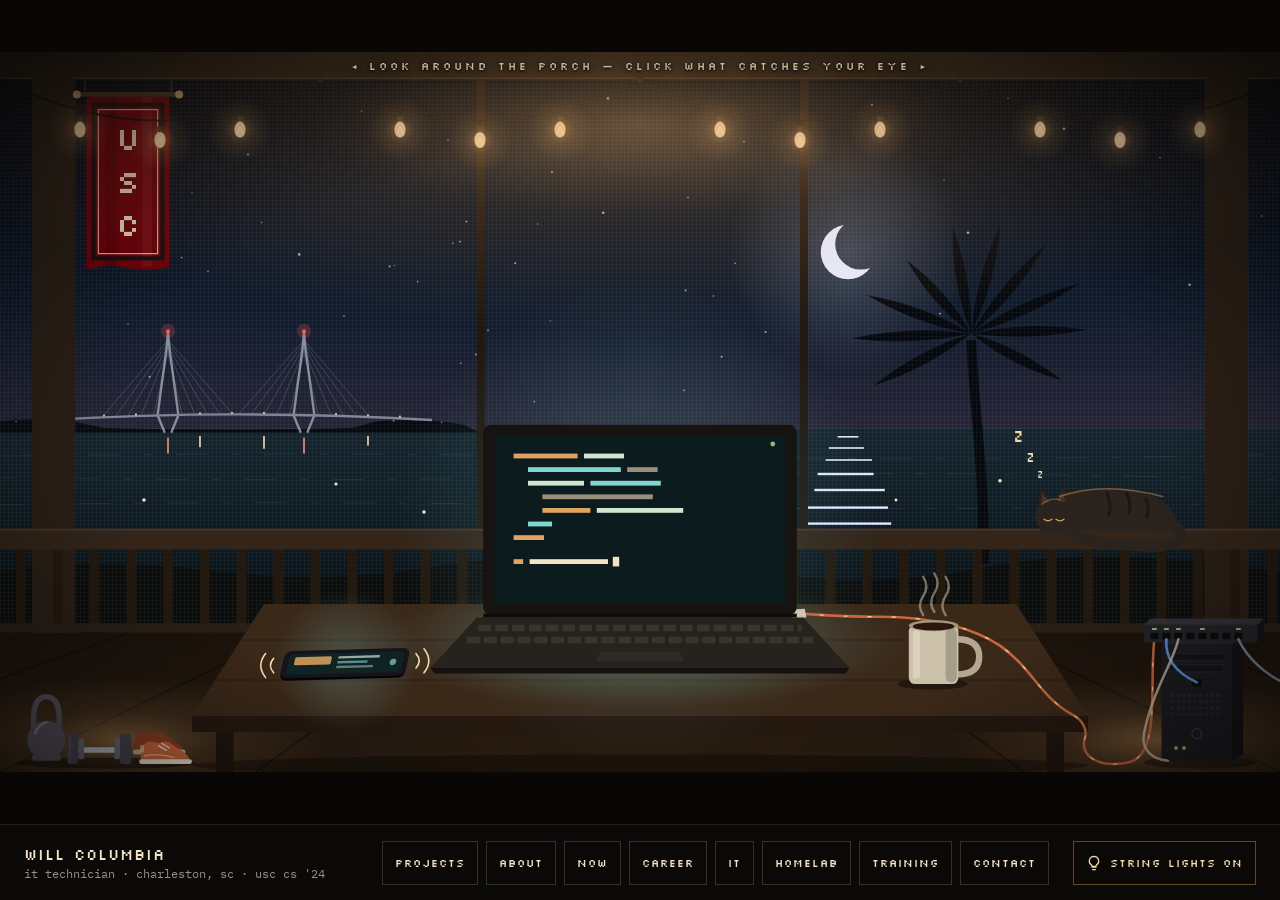
==== index.html @ baa7fa20 "Close panels on outside click and link the homelab status page Co-Authored-By: Claude Opus 5.5 <nore" ====
<!doctype html>
<html lang="en">
<head>
<meta charset="utf-8">
<meta name="viewport" content="width=device-width, initial-scale=1">
<title>Will Columbia — on the porch</title>
<meta name="description" content="Will Columbia — IT Technician in Charleston, SC and University of South Carolina Computer Science grad. IT experience, projects and contact, from a screened-in porch over the ocean.">
<meta property="og:title" content="Will Columbia — on the porch">
<meta property="og:description" content="IT technician · Charleston, SC · USC CS '24.">
<meta property="og:url" content="https://www.willcolumbia.me/">
<meta name="theme-color" content="#080706">
<link rel="icon" href="data:image/svg+xml,%3Csvg xmlns='http://www.w3.org/2000/svg' viewBox='0 0 32 32'%3E%3Crect width='32' height='32' rx='6' fill='%23080706'/%3E%3Cellipse cx='16' cy='17' rx='7' ry='9' fill='%23ffd9a3'/%3E%3Crect x='13' y='5' width='6' height='5' fill='%23e0a45e'/%3E%3C/svg%3E">
<link rel="preconnect" href="https://fonts.googleapis.com">
<link rel="preconnect" href="https://fonts.gstatic.com" crossorigin>
<link href="https://fonts.googleapis.com/css2?family=Silkscreen:wght@400;700&family=IBM+Plex+Mono:ital,wght@0,400;0,500;1,400&display=swap" rel="stylesheet">
<!-- Google tag (gtag.js) -->
<script async src="https://www.googletagmanager.com/gtag/js?id=G-KF12NL5LZW"></script>
<script src="js/analytics.js?v=3"></script>
<link rel="stylesheet" href="css/style.css?v=3">
</head>
<body>
<div class="page">
<main class="stage" id="stage">
<div class="scene">
<!-- the porch artwork lives in scene/porch.svg; js/main.js drops it in here -->

<button class="hs" type="button" data-open="projects" aria-label="Open the laptop: projects" style="left:33.6%;top:51.8%;width:32.8%;height:34.6%"><span class="hs-label below">Projects</span></button>
<button class="hs" type="button" data-open="contact" aria-label="Pick up the phone: contact" style="left:21.2%;top:81.7%;width:11.7%;height:6.7%"><span class="hs-label below">Contact</span></button>
<a class="hs" href="https://github.com/willcolumbia" target="_blank" rel="noopener" aria-label="Sleeping cat: open my GitHub" style="left:80.6%;top:59.5%;width:12.3%;height:9.6%"><span class="hs-label below">GitHub ↗</span></a>
<button class="hs" type="button" data-open="about" aria-label="Look at the USC flag: about me" style="left:5.8%;top:5.2%;width:8.4%;height:25.8%"><span class="hs-label below">About me</span></button>
<button class="hs" type="button" data-open="career" aria-label="Look at the Ravenel Bridge: career path" style="left:7.5%;top:37.8%;width:22.2%;height:15.6%"><span class="hs-label below">Career path</span></button>
<button class="hs" type="button" data-open="it" aria-label="Check the network switch: IT experience" style="left:89.1%;top:78.2%;width:9.8%;height:4.2%"><span class="hs-label above-right">IT experience</span></button>
<button class="hs" type="button" data-open="homelab" aria-label="Check the home server: homelab" style="left:90.5%;top:82.4%;width:6.9%;height:16.4%"><span class="hs-label left">Homelab</span></button>
<button class="hs" type="button" data-open="now" aria-label="Grab the coffee: what I'm working on now" style="left:70.6%;top:72.5%;width:6.5%;height:15.6%"><span class="hs-label below">Now</span></button>
<button class="hs" type="button" data-open="training" aria-label="Look at the weights and running shoes: training" style="left:1.9%;top:88.9%;width:13.3%;height:10.3%"><span class="hs-label above-left">Training</span></button>

<div class="hint" id="hint">◂  LOOK AROUND THE PORCH — CLICK WHAT CATCHES YOUR EYE  ▸</div>
</div>

<section class="welcome" id="welcome" aria-labelledby="welcome-title">
<div class="welcome-inner">
<div class="welcome-intro">
<div class="prompt"><span class="dollar">$</span> whoami</div>
<h1 class="title" id="welcome-title">Hey, I'm Will. Thanks for stopping by.</h1>
<p>Everything on the porch is clickable. Hover over the scene (or tap on a phone) to find my projects, background and how to reach me, or jump straight in from the list.</p>
<span class="meta">IT Technician I at Wild Dunes Resort · B.S. Computer Science, University of South Carolina</span>
</div>
<div class="legend" aria-label="What's on the porch">
<button type="button" class="row" data-open="projects"><span class="obj">Projects</span></button>
<button type="button" class="row" data-open="contact"><span class="obj">Contact</span></button>
<button type="button" class="row" data-open="about"><span class="obj">About me</span></button>
<button type="button" class="row" data-open="career"><span class="obj">Career path</span></button>
<button type="button" class="row" data-open="now"><span class="obj">Now</span></button>
<button type="button" class="row" data-open="it"><span class="obj">IT experience</span></button>
<button type="button" class="row" data-open="homelab"><span class="obj">Homelab</span></button>
<button type="button" class="row" data-open="training"><span class="obj">Training</span></button>
<a class="row" href="https://github.com/willcolumbia" target="_blank" rel="noopener"><span class="obj">GitHub ↗</span></a>
</div>
</div>
</section>

<section class="panel" id="panel" aria-labelledby="panel-path" tabindex="-1" hidden>
<div class="panel-bar">
<span class="panel-path" id="panel-path"></span>
<div class="panel-actions">
<button type="button" class="btn ghost" id="panel-back" hidden>cd ..</button>
<button type="button" class="btn ghost" id="panel-close" aria-label="Back to the porch">Porch<svg width="14" height="14" viewBox="0 0 24 24" fill="none" stroke="currentColor" stroke-width="2" stroke-linecap="round" aria-hidden="true"><path d="M6 6l12 12M18 6L6 18"/></svg></button>
</div>
</div>
<div class="panel-body">

<div class="view" data-view="projects" data-path="~/desk/laptop" hidden>
<div class="prompt"><span class="dollar">$</span> ls -la ~/projects</div>
<div class="stack">
<button type="button" class="row" data-open="projects/chess-teacher"><span class="perm">drwxr-xr-x  chess-teacher/</span><span class="name">Chess Teacher</span><span class="val">Python · Flask · Stockfish</span></button>
<button type="button" class="row" data-open="projects/pitstop-pro"><span class="perm">drwxr-xr-x  pitstop-pro/</span><span class="name">PitStop Pro</span><span class="val">Django · capstone · team of four</span></button>
<button type="button" class="row" data-open="projects/peg-solver"><span class="perm">drwxr-xr-x  peg-solver/</span><span class="name">Peg Solitaire Solver</span><span class="val">Python · personal</span></button>
<button type="button" class="row" data-open="projects/flight-booking"><span class="perm">drwxr-xr-x  flight-booking/</span><span class="name">Flight Booking System</span><span class="val">Java · JSON · team</span></button>
</div>
<div class="comment">These are projects that I have worked on either in my own time, or done for school.</div>
<div class="stack"><span class="h4">stack/backend/</span><div class="tags"><span class="tag teal">C++</span><span class="tag teal">Python</span><span class="tag teal">Java</span><span class="tag teal">Node.js</span><span class="tag teal">Django</span></div></div>
<div class="stack"><span class="h4">stack/frontend/</span><div class="tags"><span class="tag amber">HTML</span><span class="tag amber">CSS</span><span class="tag amber">JavaScript</span><span class="tag amber">React</span></div></div>
</div>

<div class="view" data-view="projects/pitstop-pro" data-path="~/desk/laptop/pitstop-pro" hidden>
<div class="prompt"><span class="dollar">$</span> vim pitstop-pro.md</div>
<h2 class="title">PitStop Pro</h2>
<div class="subtle">Django · capstone · team of four</div>
<p>A web app for running a mechanic shop: inventory, invoices, revenue and employee payroll in one place. Built as my capstone with three classmates.</p>
<div class="tags"><a class="btn" href="https://capstone-deployment-production.up.railway.app/home/" target="_blank" rel="noopener">Web app ↗</a><a class="btn" href="https://github.com/willcolumbia/School-Home-Projects/tree/main/PitStopPro" target="_blank" rel="noopener">Repo ↗</a></div>
</div>

<div class="view" data-view="projects/peg-solver" data-path="~/desk/laptop/peg-solver" hidden>
<div class="prompt"><span class="dollar">$</span> vim peg-solver.md</div>
<h2 class="title">Peg Solitaire Solver</h2>
<div class="subtle">Python · personal</div>
<p>Give it a board size and the empty starting hole, and it lays out a step-by-step solution to the Cracker Barrel peg game.</p>
<div class="tags"><a class="btn" href="https://youtu.be/K5gNXodxMRM" target="_blank" rel="noopener">Demo video ↗</a><a class="btn" href="https://github.com/willcolumbia/School-Home-Projects/tree/main/PegSolver" target="_blank" rel="noopener">Repo ↗</a></div>
</div>

<div class="view" data-view="projects/flight-booking" data-path="~/desk/laptop/flight-booking" hidden>
<div class="prompt"><span class="dollar">$</span> vim flight-booking.md</div>
<h2 class="title">Flight Booking System</h2>
<div class="subtle">Java · JSON · team</div>
<p>A collaborative travel app for booking flights, taxis, rental cars and hotels, with filtering on every search.</p>
<div class="tags"><a class="btn" href="https://github.com/epadams/247project" target="_blank" rel="noopener">Repo ↗</a></div>
</div>

<div class="view" data-view="projects/chess-teacher" data-path="~/desk/laptop/chess-teacher" hidden>
<div class="prompt"><span class="dollar">$</span> vim chess-teacher.md</div>
<h2 class="title">Chess Teacher</h2>
<div class="subtle">Python · Flask · Stockfish</div>
<p>Paste a finished game and get a move-by-move review: where it went wrong, what to play instead, and why. Also play Stockfish from 400 to 3000 Elo, or learn openings with a coach. Self-hosted in Docker on my home server.</p>
<div class="tags"><a class="btn" href="https://chess.willcolumbia.me" target="_blank" rel="noopener">Website ↗</a><a class="btn" href="https://github.com/willcolumbia/chess-teacher" target="_blank" rel="noopener">Repo ↗</a></div>
</div>

<div class="view" data-view="about" data-path="~/porch/usc-flag" hidden>
<div class="prompt"><span class="dollar">$</span> cat about.md</div>
<h2 class="title">William Columbia</h2>
<p>I am a Computer Science graduate from the University of South Carolina, now an IT Technician at Wild Dunes Resort in Charleston: networks, firewalls, Windows and Linux.</p>
<p>I still write code on the side. Backend by habit (C++, Python, Java, Node.js, Django) and working my way toward full stack.</p>
<p>Outside of work, I enjoy working out, going to Gamecock Football games and playing golf.</p>
<div class="kv">
<span class="k">role</span><span>IT Technician I · Wild Dunes Resort</span>
<span class="k">degree</span><span>B.S. Computer Science · USC, 2024</span>
<span class="k">gpa</span><span>3.30</span>
<span class="k">based</span><span>Charleston, SC</span>
</div>
</div>

<div class="view" data-view="now" data-path="~/desk/coffee" hidden>
<div class="prompt"><span class="dollar">$</span> cat now.md</div>
<div class="comment"># what's brewing · updated Nov 2026</div>
<div class="entry">
<span class="when">working</span>
<span class="role">IT Technician I</span>
<span class="where">Wild Dunes Resort · Charleston, SC</span>
<span class="pt">› Keeping the resort's networks, firewalls and guest-facing systems up</span>
</div>
<div class="entry">
<span class="when">building</span>
<span class="role">Chess Teacher</span>
<span class="where">Python · Flask · Stockfish</span>
<span class="pt">› Analyze previous games, learn standard openings, play/learn against stockfish engine</span>
<span class="pt">› Live in Docker on my home server</span>
</div>
<div class="entry">
<span class="when">running</span>
<span class="role">The homelab</span>
<span class="where">13 containers and counting</span>
<span class="pt">› Self-hosting my apps, my own cloud storage and the monitoring behind them</span>
</div>
<div class="entry">
<span class="when">training</span>
<span class="role">Kiawah Island Half Marathon</span>
<span class="where">13.1 mi · December 2026</span>
<span class="pt">› Lifting and logging miles in my free time</span>
</div>
<button type="button" class="row inline" data-open="homelab"><span class="lbl">Tour the homelab</span><span class="val">cd ~/porch/server ›</span></button>
</div>

<div class="view" data-view="training" data-path="~/porch/floorboards" hidden>
<div class="prompt"><span class="dollar">$</span> cat training.log</div>
<div class="comment"># off the clock: weights, miles and an early alarm</div>
<p>Most of my free time goes to working out. I lift, I run, and I like having a race on the calendar to train toward.</p>
<div class="entry">
<span class="when">race day · December 2026</span>
<span class="role">Kiawah Island Half Marathon</span>
<span class="where">13.1 mi · Kiawah Island, SC</span>
<span class="pt">› In training now, building toward race day</span>
</div>
<div class="stack"><span class="h4">off-the-clock/</span><div class="tags"><span class="tag amber">Weightlifting</span><span class="tag amber">Running</span><span class="tag amber">Half marathon</span></div></div>
</div>

<div class="view" data-view="homelab" data-path="~/porch/server" hidden>
<div class="prompt"><span class="dollar">$</span> ssh homelab</div>
<div class="comment"># the box on the porch floor, up 24/7</div>
<p>A small home server I built and run myself. It hosts my projects on the public internet and my own private cloud, all in Docker.</p>
<div class="kv">
<span class="k">hardware</span><span>Custom-built small server</span>
<span class="k">os</span><span>Ubuntu Server</span>
<span class="k">runs</span><span>13 Docker containers</span>
</div>
<div class="stack"><span class="h4">self-hosted/</span><div class="tags"><span class="tag amber">Chess Teacher</span><span class="tag amber">Private cloud storage</span></div></div>
<div class="stack"><span class="h4">network/</span><div class="tags"><span class="tag green">Secure tunnels</span><span class="tag green">Zero-trust remote access</span><span class="tag green">Reverse proxy</span></div></div>
<div class="stack"><span class="h4">platform/</span><div class="tags"><span class="tag teal">Docker Compose</span><span class="tag teal">SQL databases</span><span class="tag teal">Monitoring &amp; metrics</span></div></div>
<a class="row inline" href="https://status.willcolumbia.me" target="_blank" rel="noopener"><span class="lbl">Live server status</span><span class="val">status.willcolumbia.me ↗</span></a>
<button type="button" class="row inline" data-open="projects/chess-teacher"><span class="lbl">See what it serves</span><span class="val">Chess Teacher ›</span></button>
</div>

<div class="view" data-view="career" data-path="~/horizon/ravenel-bridge" hidden>
<div class="prompt"><span class="dollar">$</span> git log ~/career</div>
<div class="comment"># every job that got me across, newest first</div>
<div class="stack">
<div class="entry">
<span class="when">Apr 2026 – present</span>
<span class="role">IT Technician I</span>
<span class="where">Wild Dunes Resort · Isle of Palms, SC</span>
<span class="pt">› Networks, firewalls, access control and troubleshooting across the resort's systems</span>
</div>
<div class="entry">
<span class="when">Feb 2026 – Apr 2026</span>
<span class="role">Technology Consultant</span>
<span class="where">Levifi · Charleston, SC</span>
</div>
<div class="entry">
<span class="when">Jul 2025 – Jan 2026</span>
<span class="role">Sales Business Development</span>
<span class="where">Trident · Charleston, SC</span>
</div>
<div class="entry">
<span class="when">Nov 2024 – Jul 2025</span>
<span class="role">Account Manager</span>
<span class="where">Plus Inc · Greenville, SC</span>
<span class="pt">› Sourced and closed hardware and SaaS deals averaging $252K a year</span>
</div>
<div class="entry">
<span class="when">2024 – 2025</span>
<span class="role">Assistant Head Coach</span>
<span class="where">Riverside High School · Greer, SC</span>
<span class="pt">› Helped the team win its 5th straight 5A state championship</span>
</div>
<div class="entry">
<span class="when">May 2024 – Nov 2024</span>
<span class="role">Support Services Specialist</span>
<span class="where">Topgolf · Greenville, SC · part-time</span>
</div>
<div class="entry">
<span class="when">Aug 2020 – May 2024</span>
<span class="role">B.S. Computer Science</span>
<span class="where">University of South Carolina · Columbia, SC</span>
</div>
<div class="entry">
<span class="when">Nov 2022 – May 2024</span>
<span class="role">Teacher Assistant</span>
<span class="where">University of South Carolina · Columbia, SC · part-time</span>
<span class="pt">› Helped students learn HTML, CSS, JavaScript and Python</span>
<span class="pt">› Department pass rates up 20%</span>
</div>
<div class="entry">
<span class="when">May 2023 – Aug 2023</span>
<span class="role">Landscaper</span>
<span class="where">Reedy River Landscaping · Greenville, SC</span>
<span class="pt">› Ran the crew while the project manager was out; projects finished 15% faster</span>
</div>
<div class="entry">
<span class="when">Nov 2018 – May 2023</span>
<span class="role">Manager</span>
<span class="where">Greer Event Rentals · Greer, SC · part-time</span>
<span class="pt">› Led a team planning and running events, with 100% client satisfaction</span>
</div>
</div>
<button type="button" class="row inline" data-open="it"><span class="lbl">More on the IT work</span><span class="val">cd ~/porch/switch ›</span></button>
</div>

<div class="view" data-view="it" data-path="~/porch/switch" hidden>
<div class="prompt"><span class="dollar">$</span> tail ~/work/it-experience.log</div>
<div class="comment"># switch is blinking: here's what I keep running at work</div>
<div class="entry">
<span class="when">now</span>
<span class="role">IT Technician I</span>
<span class="where">Wild Dunes Resort · Charleston, SC</span>
<span class="pt">› Endpoint protection, firewall configuration and access-control policies across multi-site networks</span>
<span class="pt">› Mapped and documented existing IT workflows to find inefficiencies and cut operational overhead</span>
<span class="pt">› Structured troubleshooting across networking, Windows and Linux to keep guest-facing and admin systems up</span>
</div>
<div class="stack"><span class="h4">skills/</span><div class="tags"><span class="tag green">Network administration</span><span class="tag green">Network documentation</span><span class="tag green">PCI-DSS compliance</span><span class="tag green">Firewalls &amp; access control</span><span class="tag green">Endpoint protection</span><span class="tag green">Windows</span><span class="tag green">Linux</span><span class="tag green">Scripting</span></div></div>
</div>

<div class="view" data-view="contact" data-path="~/desk/phone" hidden>
<div class="prompt"><span class="dollar">$</span> cat contacts.vcf</div>
<p>Give me a ring</p>
<div class="stack">
<a class="row inline" href="mailto:willcolumbia01@gmail.com"><span class="lbl">Email</span><span class="val">willcolumbia01@gmail.com</span></a>
<a class="row inline" href="https://linkedin.com/in/williamcolumbia" target="_blank" rel="noopener"><span class="lbl">LinkedIn</span><span class="val">in/williamcolumbia ↗</span></a>
<a class="row inline" href="https://github.com/willcolumbia" target="_blank" rel="noopener"><span class="lbl">GitHub</span><span class="val">willcolumbia ↗</span></a>
<a class="row inline" href="media/pdf/William_Columbia_Resume.pdf" target="_blank" rel="noopener"><span class="lbl">Resume</span><span class="val">PDF ↗</span></a>
</div>
</div>

</div>
</section>
</main>

<footer class="bar">
<div class="who"><span class="name">Will Columbia</span><span class="meta">it technician · charleston, sc · usc cs '24</span></div>
<nav aria-label="Sections">
<button type="button" class="btn" data-open="projects">Projects</button>
<button type="button" class="btn" data-open="about">About</button>
<button type="button" class="btn" data-open="now">Now</button>
<button type="button" class="btn" data-open="career">Career</button>
<button type="button" class="btn" data-open="it">IT</button>
<button type="button" class="btn" data-open="homelab">Homelab</button>
<button type="button" class="btn" data-open="training">Training</button>
<button type="button" class="btn" data-open="contact">Contact</button>
</nav>
<button type="button" class="btn lights" id="lights" aria-pressed="true"><svg width="16" height="16" viewBox="0 0 24 24" fill="none" stroke="currentColor" stroke-width="2" stroke-linecap="round" stroke-linejoin="round" aria-hidden="true"><path d="M9 18h6M10 22h4M12 2a7 7 0 0 0-4 12.7c.6.5 1 1.3 1 2.3h6c0-1 .4-1.8 1-2.3A7 7 0 0 0 12 2z"/></svg><span id="lights-label">String lights on</span></button>
</footer>
</div>

<script src="js/main.js?v=3"></script>
</body>
</html>
---- css/style.css ----
:root{
  --bg:#080706; --ink:#f2e3c4; --ink-warm:#f2d9a8; --muted:#9a8f7c; --muted-2:#b7aa92;
  --accent:#e0a45e; --link:#d9a05b; --link-hover:#f0c78a; --line:rgba(236,226,198,.14);
  --pixel:'Silkscreen', monospace; --mono:'IBM Plex Mono', ui-monospace, monospace;
}
*{box-sizing:border-box}
html,body{margin:0;background:var(--bg)}
body{color:var(--ink);font-family:var(--mono)}
a{color:var(--link)}a:hover{color:var(--link-hover)}
[hidden]{display:none!important}

.page{min-height:100vh;min-height:100dvh;display:flex;flex-direction:column}
.stage{flex:1 1 auto;min-height:0;position:relative;overflow:hidden;display:flex;flex-direction:column;align-items:center;justify-content:center}
.stage.has-welcome{justify-content:flex-start}
.scene{position:relative;width:min(100%, calc((100vh - 76px) * 1.7778));width:min(100%, calc((100dvh - 76px) * 1.7778));aspect-ratio:16/9}
.scene>svg{position:absolute;inset:0;width:100%;height:100%;display:block}

/* scene motion */
.steam{animation:steam 3.4s ease-in-out infinite}
.beacon{animation:beacon 2.4s steps(1,end) infinite}
.shimmer{animation:shimmer 3.2s ease-in-out infinite}
.firefly{animation:firefly 5s ease-in-out infinite}
.breathe{transform-box:fill-box;transform-origin:50% 100%;animation:breathe 4.5s ease-in-out infinite}
.zz{animation:zz 4.5s ease-in-out infinite}
.led{animation:led 1.6s steps(1,end) infinite}
.flow{stroke-dasharray:4 26;animation:flow 1.4s linear infinite}
.sway{transform-box:fill-box;transform-origin:50% 0;animation:sway 7s ease-in-out infinite}
.buzz{animation:buzz 2.6s ease-out infinite}
.screenglow{animation:flicker 4s steps(2,end) infinite}
.cursor{animation:blink 1.1s steps(1,end) infinite}
.lantern{animation:lanternFlick 3.6s ease-in-out infinite}
@keyframes flow{to{stroke-dashoffset:-30}}
@keyframes led{0%{opacity:1}30%{opacity:.2}45%{opacity:1}70%{opacity:.35}80%{opacity:1}}
@keyframes sway{0%,100%{transform:rotate(-.6deg)}50%{transform:rotate(.6deg)}}
@keyframes steam{0%{opacity:0;transform:translateY(4px)}40%{opacity:1}100%{opacity:0;transform:translateY(-12px)}}
@keyframes beacon{0%{opacity:1}50%{opacity:.15}}
@keyframes shimmer{0%,100%{opacity:.18}50%{opacity:.5}}
@keyframes firefly{0%,100%{opacity:0;transform:translate(0,0)}40%{opacity:1}60%{opacity:.9;transform:translate(6px,-10px)}}
@keyframes breathe{0%,100%{transform:scaleY(1)}50%{transform:scaleY(1.05)}}
@keyframes zz{0%{opacity:0;transform:translateY(6px)}30%{opacity:.85}100%{opacity:0;transform:translateY(-12px)}}
@keyframes buzz{0%,60%,100%{opacity:0}10%,40%{opacity:.8}}
@keyframes flicker{0%,100%{opacity:.9}50%{opacity:1}}
@keyframes blink{50%{opacity:0}}
@keyframes lanternFlick{0%,100%{opacity:.95}45%{opacity:.82}55%{opacity:1}}

/* string lights toggle */
.glow{transition:opacity .5s ease}
.dim{opacity:0;transition:opacity .5s ease}
body.lights-off .glow{opacity:.12}
body.lights-off .dim{opacity:.32}

/* hotspots: invisible until hovered, then a slight box */
.hs{position:absolute;display:block;padding:0;border:1px solid transparent;border-radius:8px;background:transparent;cursor:pointer;text-decoration:none;transition:border-color .18s ease,background-color .18s ease,box-shadow .18s ease}
.hs:hover,.hs:focus-visible{border-color:rgba(240,199,138,.5);background-color:rgba(255,217,163,.05);box-shadow:0 0 18px rgba(255,191,115,.14);outline:none}
.hs-label{position:absolute;white-space:nowrap;font-family:var(--pixel);font-size:11px;letter-spacing:1px;color:var(--ink);background:rgba(8,6,4,.85);border:1px solid rgba(236,226,198,.22);padding:4px 8px;opacity:0;pointer-events:none;transition:opacity .18s ease}
.hs:hover .hs-label,.hs:focus-visible .hs-label{opacity:1}
.hs-label.below{top:calc(100% + 6px);left:50%;transform:translateX(-50%)}
.hs-label.below-right{top:calc(100% + 6px);right:0}
.hs-label.above-left{bottom:calc(100% + 6px);left:0}
.hs-label.above-right{bottom:calc(100% + 6px);right:0}
.hs-label.left{top:50%;right:calc(100% + 6px);transform:translateY(-50%)}
.entry{display:flex;flex-direction:column;gap:6px;padding:12px 14px;border:1px solid var(--line)}
.entry .when{font-size:11px;color:var(--accent)}
.entry .role{font-family:var(--pixel);font-size:14px;color:var(--ink-warm)}
.entry .where{font-size:12px;color:var(--muted-2)}
.entry .pt{font-size:12px;color:#cfe7cf}
.tag.green{border:1px solid rgba(134,191,120,.45);color:#cfe7cf}

.hint{position:absolute;top:1%;left:0;right:0;text-align:center;font-family:var(--pixel);font-size:11px;letter-spacing:3px;color:rgba(240,222,190,.8);text-shadow:0 1px 3px #000,0 2px 14px rgba(0,0,0,.95);pointer-events:none}

/* terminal panel */
.panel{position:absolute;top:24px;right:24px;width:440px;max-width:calc(100% - 48px);max-height:calc(100% - 48px);overflow:auto;background:rgba(12,10,13,.92);border:1px solid rgba(236,226,198,.22);box-shadow:0 24px 70px rgba(0,0,0,.65);backdrop-filter:blur(6px);-webkit-backdrop-filter:blur(6px)}
.panel:focus{outline:none}
.panel-bar{display:flex;align-items:center;justify-content:space-between;gap:8px;padding:6px 6px 6px 16px;border-bottom:1px solid rgba(236,226,198,.12)}
.panel-path{font-family:var(--pixel);font-size:11px;letter-spacing:1px;color:var(--muted)}
.panel-actions{display:flex;gap:4px}
.panel-body{padding:18px 20px 22px;font-size:13px;line-height:1.6}
.view{display:flex;flex-direction:column;gap:14px}
.view p{margin:0}
.prompt .dollar{color:var(--accent)}
.comment{font-size:12px;color:var(--muted)}
.title{margin:0;font-family:var(--pixel);font-weight:400;font-size:22px;line-height:1.2;color:var(--ink-warm)}
.subtle{font-size:12px;color:var(--muted-2)}
.h3{font-family:var(--pixel);font-size:14px;color:var(--ink-warm)}
.h4{font-family:var(--pixel);font-size:12px;color:var(--ink-warm)}
.stack{display:flex;flex-direction:column;gap:8px}
.stack-6{display:flex;flex-direction:column;gap:6px}
.tags{display:flex;flex-wrap:wrap;gap:6px}
.tag{padding:4px 10px;font-size:12px}
.tag.teal{border:1px solid rgba(127,214,207,.35);color:#cfe7cf}
.tag.amber{border:1px solid rgba(224,164,94,.4);color:var(--ink)}
.kv{display:grid;grid-template-columns:92px minmax(0,1fr);gap:6px 12px;font-size:12px;padding-top:4px;border-top:1px dashed rgba(236,226,198,.16)}
.kv .k{color:var(--muted)}

.btn{min-height:44px;padding:0 12px;background:transparent;border:1px solid rgba(236,226,198,.18);color:var(--ink);font-family:var(--pixel);font-size:11px;letter-spacing:1px;cursor:pointer;display:inline-flex;align-items:center;justify-content:center;gap:8px;text-decoration:none}
.btn.ghost{border-color:transparent}
.btn:hover,.btn:focus-visible{background:rgba(236,226,198,.08);border-color:rgba(240,199,138,.55);color:var(--ink)}
.row{display:flex;flex-direction:column;align-items:flex-start;gap:4px;width:100%;text-align:left;padding:12px 14px;background:transparent;border:1px solid var(--line);color:var(--ink);cursor:pointer;font-family:inherit;font-size:inherit;text-decoration:none}
.row.inline{flex-direction:row;justify-content:space-between;align-items:center;gap:12px;min-height:44px;padding:0 14px;color:var(--link)}
.row:hover,.row:focus-visible{background:rgba(236,226,198,.06);border-color:rgba(240,199,138,.45)}
.row .perm{font-size:11px;color:var(--muted)}
.row .name{font-family:var(--pixel);font-size:14px;letter-spacing:.5px}
.row .lbl{font-family:var(--pixel);font-size:11px;letter-spacing:1px}
.row .val{font-size:12px;color:var(--muted-2)}

/* welcome: fills the space under the scene until something is opened */
.welcome{flex:1 1 0;min-height:0;overflow:auto;width:100%;border-top:1px solid rgba(236,226,198,.08);background:linear-gradient(#0b0908,#080706)}
.welcome-inner{max-width:1040px;margin:0 auto;padding:24px;display:flex;flex-wrap:wrap;gap:20px 40px;align-items:flex-start}
.welcome-intro{flex:1 1 320px;display:flex;flex-direction:column;gap:12px;font-size:14px;line-height:1.65}
.welcome-intro p{margin:0}
.welcome-intro .title{font-size:24px}
.welcome-intro .meta{font-size:12px;color:var(--muted)}
.legend{flex:1 1 380px;display:grid;grid-template-columns:repeat(2,minmax(0,1fr));gap:8px}
.legend .row{flex-direction:row;align-items:center;gap:10px;min-height:44px;padding:8px 12px}
.legend .row .obj{font-family:var(--pixel);font-size:11px;letter-spacing:1px;color:var(--ink-warm)}
.legend .row .val{margin-left:auto;text-align:right}

/* footer */
.bar{display:flex;flex-wrap:wrap;align-items:center;gap:12px 24px;min-height:76px;padding:12px 24px;background:#0b0908;border-top:1px solid rgba(236,226,198,.1)}
.who{display:flex;flex-direction:column;gap:2px}
.who .name{font-family:var(--pixel);font-size:15px;letter-spacing:1px}
.who .meta{font-size:12px;color:var(--muted)}
.bar nav{display:flex;flex-wrap:wrap;gap:8px;margin-left:auto}
.btn.lights{border-color:rgba(224,164,94,.4);color:var(--ink-warm)}

@media (prefers-reduced-motion:reduce){*{animation:none!important;transition:none!important}}
@media (max-width:760px){
  .stage{flex-direction:column;justify-content:flex-start}
  .panel{position:static;width:auto;max-width:none;max-height:none;margin:16px;align-self:stretch}
  .hs-label,.hint{display:none}
  .welcome{flex:none;overflow:visible}
  .welcome-inner{padding:20px 16px}
  .legend{grid-template-columns:minmax(0,1fr)}
  body.panel-open .welcome{display:none}
}
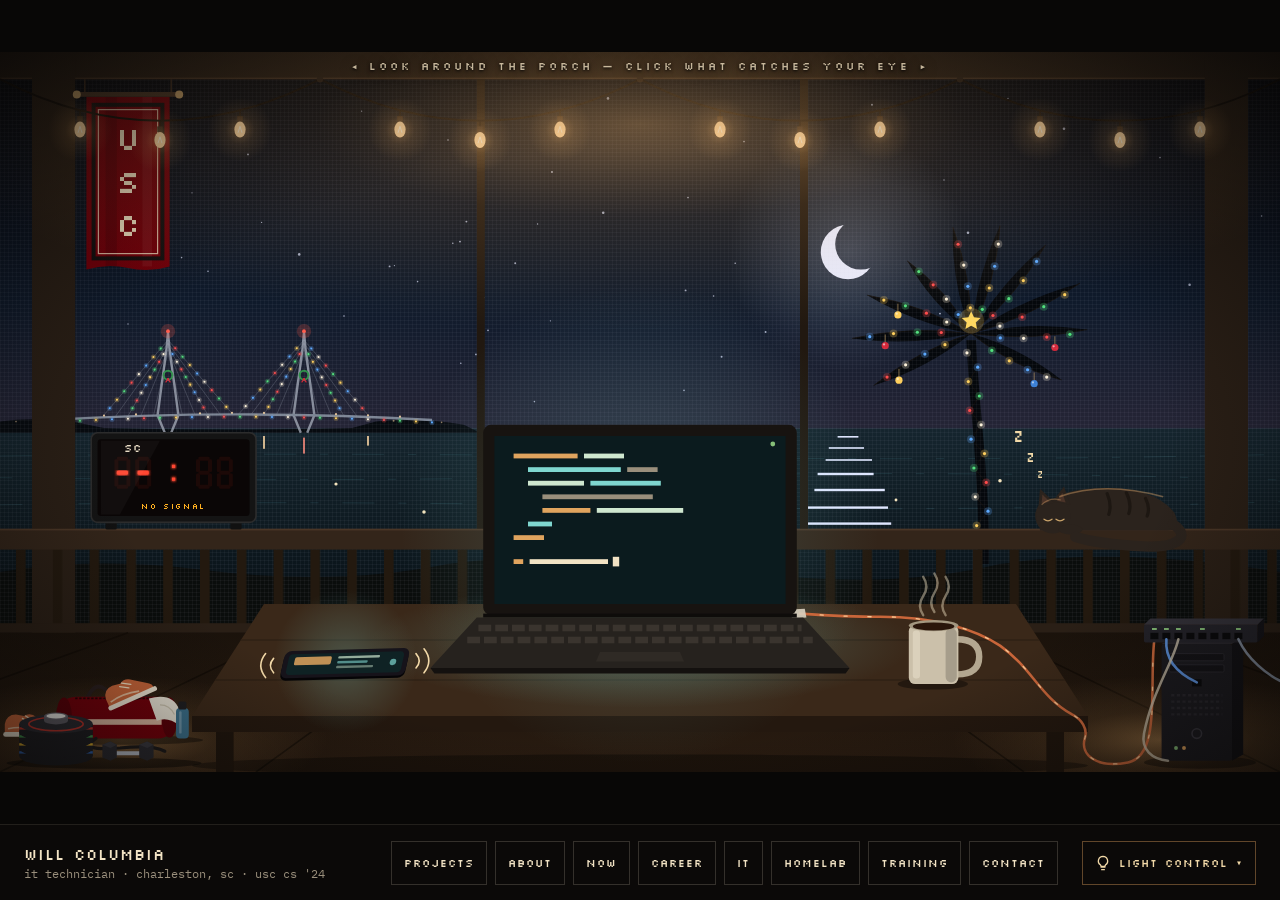
==== commit 2c5b95fe: "Add light control, Gamecocks scoreboard, rain mode, new training corner and December decorations - L" ====
--- a/index.html
+++ b/index.html
@@ -15,8 +15,8 @@
 <link href="https://fonts.googleapis.com/css2?family=Silkscreen:wght@400;700&family=IBM+Plex+Mono:ital,wght@0,400;0,500;1,400&display=swap" rel="stylesheet">
 <!-- Google tag (gtag.js) -->
 <script async src="https://www.googletagmanager.com/gtag/js?id=G-KF12NL5LZW"></script>
-<script src="js/analytics.js?v=3"></script>
-<link rel="stylesheet" href="css/style.css?v=3">
+<script src="js/analytics.js?v=18"></script>
+<link rel="stylesheet" href="css/style.css?v=18">
 </head>
 <body>
 <div class="page">
@@ -32,7 +32,9 @@
 <button class="hs" type="button" data-open="it" aria-label="Check the network switch: IT experience" style="left:89.1%;top:78.2%;width:9.8%;height:4.2%"><span class="hs-label above-right">IT experience</span></button>
 <button class="hs" type="button" data-open="homelab" aria-label="Check the home server: homelab" style="left:90.5%;top:82.4%;width:6.9%;height:16.4%"><span class="hs-label left">Homelab</span></button>
 <button class="hs" type="button" data-open="now" aria-label="Grab the coffee: what I'm working on now" style="left:70.6%;top:72.5%;width:6.5%;height:15.6%"><span class="hs-label below">Now</span></button>
-<button class="hs" type="button" data-open="training" aria-label="Look at the weights and running shoes: training" style="left:1.9%;top:88.9%;width:13.3%;height:10.3%"><span class="hs-label above-left">Training</span></button>
+<button class="hs" type="button" id="weather" aria-pressed="false" aria-label="Look at the moon: make it rain" style="left:62.5%;top:20.5%;width:7.5%;height:14%"><span class="hs-label below">Make it rain</span></button>
+<a class="hs" id="score-link" href="https://www.espn.com/college-football/team/_/id/2579/south-carolina-gamecocks" target="_blank" rel="noopener" aria-label="Gamecocks scoreboard: open on ESPN" style="left:7%;top:52.7%;width:13.1%;height:13.6%"><span class="hs-label above-left">Gamecocks score ↗</span></a>
+<button class="hs" type="button" data-open="training" aria-label="Look at the gym bag and weights: training" style="left:0.2%;top:86.2%;width:15.1%;height:13.2%"><span class="hs-label above-left">Training</span></button>
 
 <div class="hint" id="hint">◂  LOOK AROUND THE PORCH — CLICK WHAT CATCHES YOUR EYE  ▸</div>
 </div>
@@ -294,10 +296,24 @@
 <button type="button" class="btn" data-open="training">Training</button>
 <button type="button" class="btn" data-open="contact">Contact</button>
 </nav>
-<button type="button" class="btn lights" id="lights" aria-pressed="true"><svg width="16" height="16" viewBox="0 0 24 24" fill="none" stroke="currentColor" stroke-width="2" stroke-linecap="round" stroke-linejoin="round" aria-hidden="true"><path d="M9 18h6M10 22h4M12 2a7 7 0 0 0-4 12.7c.6.5 1 1.3 1 2.3h6c0-1 .4-1.8 1-2.3A7 7 0 0 0 12 2z"/></svg><span id="lights-label">String lights on</span></button>
+<div class="lightctl">
+<button type="button" class="btn lights" id="lights-btn" aria-haspopup="true" aria-expanded="false" aria-controls="lights-menu"><svg width="16" height="16" viewBox="0 0 24 24" fill="none" stroke="currentColor" stroke-width="2" stroke-linecap="round" stroke-linejoin="round" aria-hidden="true"><path d="M9 18h6M10 22h4M12 2a7 7 0 0 0-4 12.7c.6.5 1 1.3 1 2.3h6c0-1 .4-1.8 1-2.3A7 7 0 0 0 12 2z"/></svg><span>Light control</span><span class="caret" aria-hidden="true">▾</span></button>
+<div class="lights-menu" id="lights-menu" hidden>
+<button type="button" class="lm-toggle" id="lights" role="switch" aria-checked="true"><span id="lights-label">String lights on</span><span class="knob" aria-hidden="true"></span></button>
+<div class="lm-head" id="lm-color">Color</div>
+<div class="swatches" role="radiogroup" aria-labelledby="lm-color">
+<button type="button" role="radio" class="swatch" data-preset="0" aria-checked="true">Warm Edison</button>
+<button type="button" role="radio" class="swatch" data-preset="1" aria-checked="false">Soft white</button>
+<button type="button" role="radio" class="swatch" data-preset="2" aria-checked="false">Vintage multicolor</button>
+<button type="button" role="radio" class="swatch" data-preset="3" aria-checked="false">Sea glass</button>
+<button type="button" role="radio" class="swatch" data-preset="4" aria-checked="false">Garnet &amp; white</button>
+<button type="button" role="radio" class="swatch" data-preset="5" aria-checked="false">Lowcountry sunset</button>
+</div>
+</div>
+</div>
 </footer>
 </div>
 
-<script src="js/main.js?v=3"></script>
+<script src="js/main.js?v=18"></script>
 </body>
 </html>
--- a/css/style.css
+++ b/css/style.css
@@ -29,6 +29,8 @@
 .screenglow{animation:flicker 4s steps(2,end) infinite}
 .cursor{animation:blink 1.1s steps(1,end) infinite}
 .lantern{animation:lanternFlick 3.6s ease-in-out infinite}
+.meteor{opacity:0;animation:meteor 14s linear infinite}
+.ship{transform:translate(1700px,0);animation:ship 160s linear infinite}
 @keyframes flow{to{stroke-dashoffset:-30}}
 @keyframes led{0%{opacity:1}30%{opacity:.2}45%{opacity:1}70%{opacity:.35}80%{opacity:1}}
 @keyframes sway{0%,100%{transform:rotate(-.6deg)}50%{transform:rotate(.6deg)}}
@@ -41,6 +43,8 @@
 @keyframes buzz{0%,60%,100%{opacity:0}10%,40%{opacity:.8}}
 @keyframes flicker{0%,100%{opacity:.9}50%{opacity:1}}
 @keyframes blink{50%{opacity:0}}
+@keyframes meteor{0%,94%{opacity:0;transform:translate(0,0)}95%{opacity:1}99%,100%{opacity:0;transform:translate(-220px,110px)}}
+@keyframes ship{0%{transform:translate(1700px,0)}60%,100%{transform:translate(-240px,0)}}
 @keyframes lanternFlick{0%,100%{opacity:.95}45%{opacity:.82}55%{opacity:1}}
 
 /* string lights toggle */
@@ -122,6 +126,51 @@
 .who .meta{font-size:12px;color:var(--muted)}
 .bar nav{display:flex;flex-wrap:wrap;gap:8px;margin-left:auto}
 .btn.lights{border-color:rgba(224,164,94,.4);color:var(--ink-warm)}
+.lightctl{position:relative;z-index:30}
+.btn.lights .caret{font-size:10px;transition:transform .18s ease}
+.btn.lights[aria-expanded="true"]{background:rgba(236,226,198,.08);border-color:rgba(240,199,138,.55)}
+.btn.lights[aria-expanded="true"] .caret{transform:rotate(180deg)}
+.lights-menu{position:absolute;right:0;bottom:calc(100% + 8px);width:230px;padding:8px;background:#0b0908;border:1px solid rgba(236,226,198,.18);box-shadow:0 12px 32px rgba(0,0,0,.6)}
+.lights-menu[hidden]{display:none}
+.lm-toggle,.swatch{display:flex;align-items:center;gap:10px;width:100%;min-height:40px;padding:0 10px;background:transparent;border:1px solid transparent;color:var(--ink);font-family:var(--pixel);font-size:11px;letter-spacing:1px;text-align:left;cursor:pointer}
+.lm-toggle:hover,.lm-toggle:focus-visible,.swatch:hover,.swatch:focus-visible{background:rgba(236,226,198,.06);border-color:rgba(240,199,138,.35);outline:none}
+.lm-toggle{justify-content:space-between;color:var(--ink-warm)}
+.knob{position:relative;flex:none;width:30px;height:16px;border-radius:8px;background:#3a2f24;transition:background-color .18s ease}
+.knob::after{content:"";position:absolute;top:2px;left:2px;width:12px;height:12px;border-radius:50%;background:#9a8f7c;transition:transform .18s ease,background-color .18s ease}
+.lm-toggle[aria-checked="true"] .knob{background:rgba(224,164,94,.55)}
+.lm-toggle[aria-checked="true"] .knob::after{transform:translateX(14px);background:var(--ink-warm)}
+.lm-head{margin:8px 10px 4px;padding-top:8px;border-top:1px solid rgba(236,226,198,.1);font-family:var(--pixel);font-size:10px;letter-spacing:2px;color:var(--muted)}
+.swatches{display:flex;flex-direction:column}
+.swatch::before{content:"";flex:none;width:14px;height:14px;border-radius:50%;background:var(--sw);border:1px solid rgba(236,226,198,.25)}
+.swatch[aria-checked="true"]{color:var(--ink-warm)}
+.swatch[aria-checked="true"]::before{box-shadow:0 0 0 2px #0b0908,0 0 0 3px var(--ink-warm)}
+.swatch[aria-checked="true"]::after{content:"✓";margin-left:auto}
+.swatch[data-preset="0"]{--sw:#ffd9a3}
+.swatch[data-preset="1"]{--sw:#f6f2e8}
+.swatch[data-preset="2"]{--sw:conic-gradient(#ff6b5a 0 20%,#5fd38a 0 40%,#5aa8ff 0 60%,#ffc85a 0 80%,#ff8fd0 0)}
+.swatch[data-preset="3"]{--sw:linear-gradient(135deg,#9ff0e4 50%,#7fd6cf 50%)}
+.swatch[data-preset="4"]{--sw:linear-gradient(135deg,#ff5a6a 50%,#f6f1e7 50%)}
+.swatch[data-preset="5"]{--sw:conic-gradient(#ff9a6b 0 33%,#ff7fa8 0 66%,#ffc46b 0)}
+#sb-live.on{opacity:1;animation:blink 1.2s steps(1) infinite}
+
+/* Christmas lights on the palmetto, bridge and ship: December only (or ?xmas to preview) */
+.xmas{display:none}
+body.xmas-on .xmas{display:inline}
+.tw{animation:twinkle 2.6s ease-in-out infinite}
+.tw1{animation-delay:-.9s}
+.tw2{animation-delay:-1.7s}
+@keyframes twinkle{0%,100%{opacity:1}50%{opacity:.35}}
+
+/* rain mode: click the moon, or it turns on when it's raining in Charleston */
+.rain{opacity:0;visibility:hidden;transition:opacity 1.2s ease,visibility 0s linear 1.2s}
+body.raining .rain{opacity:1;visibility:visible;transition:opacity 1.2s ease}
+body.raining .firefly,body.raining .meteor,body.raining .shimmer{visibility:hidden}
+.lightning{opacity:0;animation:lightning 17s linear infinite}
+.ripple{opacity:0;transform-box:fill-box;transform-origin:center;animation:ripple 1.8s ease-out infinite}
+.drip{opacity:0;animation:drip 6s ease-in infinite}
+@keyframes lightning{0%,90%{opacity:0}90.6%{opacity:.32}91.2%{opacity:0}92%{opacity:.5}93.5%,100%{opacity:0}}
+@keyframes ripple{0%{opacity:.7;transform:scale(.2)}100%{opacity:0;transform:scale(1)}}
+@keyframes drip{0%{opacity:0;transform:translateY(0)}10%{opacity:1}85%{opacity:.8}100%{opacity:0;transform:translateY(150px)}}
 
 @media (prefers-reduced-motion:reduce){*{animation:none!important;transition:none!important}}
 @media (max-width:760px){
@@ -131,5 +180,6 @@
   .welcome{flex:none;overflow:visible}
   .welcome-inner{padding:20px 16px}
   .legend{grid-template-columns:minmax(0,1fr)}
+  .lights-menu{left:0;right:auto}
   body.panel-open .welcome{display:none}
 }
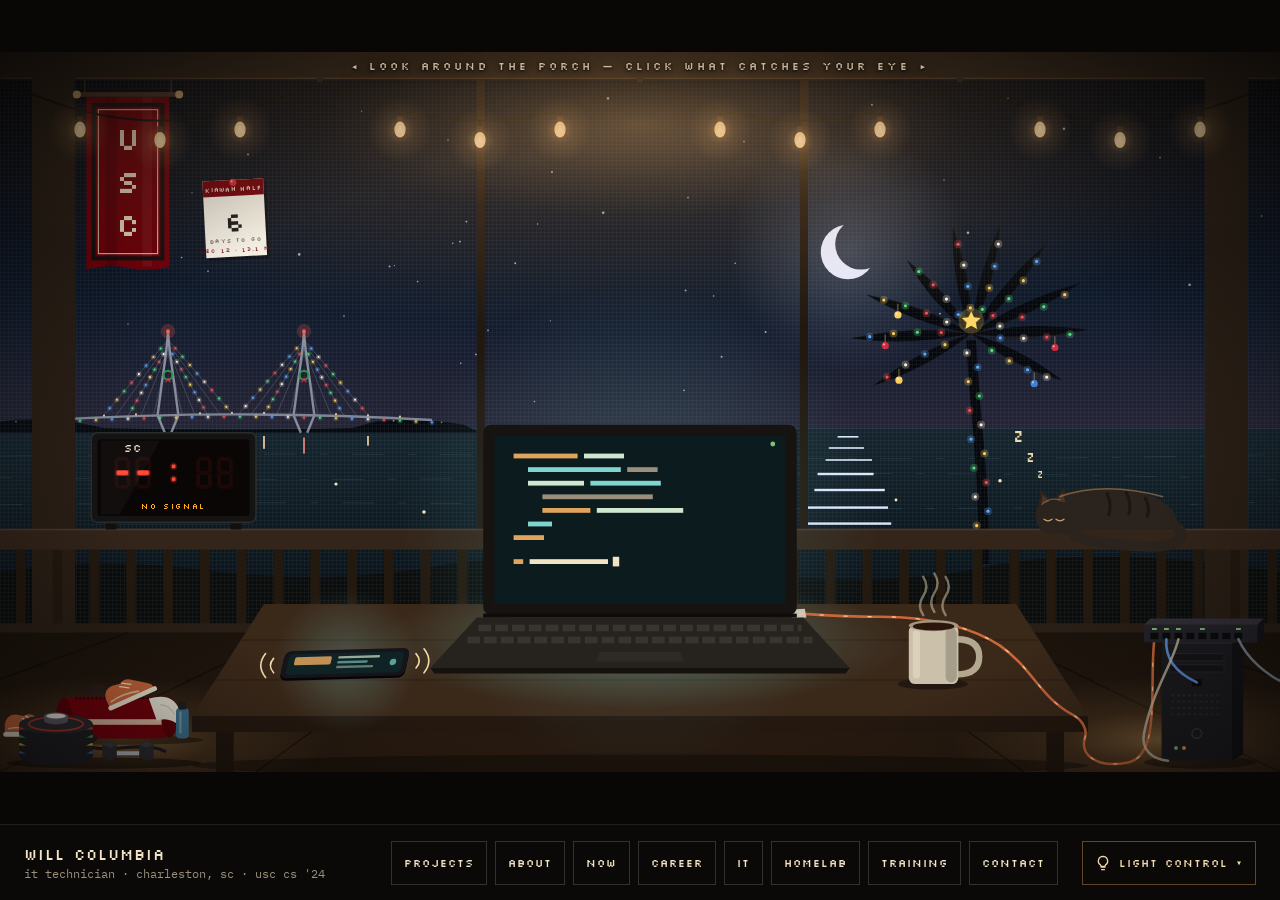
==== commit bae8f4a9: "Add race countdown, Strava run log, Thanksgiving garland and turkey, and porch secrets - Kiawah Half" ====
--- a/index.html
+++ b/index.html
@@ -15,8 +15,8 @@
 <link href="https://fonts.googleapis.com/css2?family=Silkscreen:wght@400;700&family=IBM+Plex+Mono:ital,wght@0,400;0,500;1,400&display=swap" rel="stylesheet">
 <!-- Google tag (gtag.js) -->
 <script async src="https://www.googletagmanager.com/gtag/js?id=G-KF12NL5LZW"></script>
-<script src="js/analytics.js?v=18"></script>
-<link rel="stylesheet" href="css/style.css?v=18">
+<script src="js/analytics.js?v=25"></script>
+<link rel="stylesheet" href="css/style.css?v=25">
 </head>
 <body>
 <div class="page">
@@ -33,8 +33,10 @@
 <button class="hs" type="button" data-open="homelab" aria-label="Check the home server: homelab" style="left:90.5%;top:82.4%;width:6.9%;height:16.4%"><span class="hs-label left">Homelab</span></button>
 <button class="hs" type="button" data-open="now" aria-label="Grab the coffee: what I'm working on now" style="left:70.6%;top:72.5%;width:6.5%;height:15.6%"><span class="hs-label below">Now</span></button>
 <button class="hs" type="button" id="weather" aria-pressed="false" aria-label="Look at the moon: make it rain" style="left:62.5%;top:20.5%;width:7.5%;height:14%"><span class="hs-label below">Make it rain</span></button>
+<button class="hs" type="button" data-open="training" aria-label="Race countdown calendar: training" style="left:15.7%;top:17.3%;width:5.2%;height:11.4%"><span class="hs-label below">Race countdown</span></button>
+<button class="hs" type="button" id="bottle-btn" hidden aria-label="Message in a bottle: open the note" style="left:0;top:61.2%;width:2.8%;height:5.2%"><span class="hs-label above-left">Message in a bottle</span></button>
 <a class="hs" id="score-link" href="https://www.espn.com/college-football/team/_/id/2579/south-carolina-gamecocks" target="_blank" rel="noopener" aria-label="Gamecocks scoreboard: open on ESPN" style="left:7%;top:52.7%;width:13.1%;height:13.6%"><span class="hs-label above-left">Gamecocks score ↗</span></a>
-<button class="hs" type="button" data-open="training" aria-label="Look at the gym bag and weights: training" style="left:0.2%;top:86.2%;width:15.1%;height:13.2%"><span class="hs-label above-left">Training</span></button>
+<button class="hs" type="button" data-open="training" aria-label="Look at the gym bag and weights: training and my last 4 runs" style="left:0.2%;top:86.2%;width:15.1%;height:13.2%"><span class="hs-label above-left">Training</span></button>
 
 <div class="hint" id="hint">◂  LOOK AROUND THE PORCH — CLICK WHAT CATCHES YOUR EYE  ▸</div>
 </div>
@@ -130,6 +132,12 @@
 </div>
 </div>
 
+<div class="view" data-view="bottle" data-path="~/ocean/message-in-a-bottle" hidden>
+<div class="prompt"><span class="dollar">$</span> cat note.txt</div>
+<div class="comment"># washed up off the porch</div>
+<p id="bottle-note"></p>
+<button type="button" class="btn" id="bottle-again">Read another</button>
+</div>
 <div class="view" data-view="now" data-path="~/desk/coffee" hidden>
 <div class="prompt"><span class="dollar">$</span> cat now.md</div>
 <div class="comment"># what's brewing · updated Nov 2026</div>
@@ -170,6 +178,12 @@
 <span class="role">Kiawah Island Half Marathon</span>
 <span class="where">13.1 mi · Kiawah Island, SC</span>
 <span class="pt">› In training now, building toward race day</span>
+</div>
+<div class="comment"># last 4 runs · synced from Strava every 30 minutes</div>
+<div id="runs-list" class="runs-list"><p class="subtle">Loading runs...</p></div>
+<div class="kv" id="runs-totals" hidden>
+<span class="k">this week</span><span id="rt-week"></span>
+<span class="k">last 4 weeks</span><span id="rt-month"></span>
 </div>
 <div class="stack"><span class="h4">off-the-clock/</span><div class="tags"><span class="tag amber">Weightlifting</span><span class="tag amber">Running</span><span class="tag amber">Half marathon</span></div></div>
 </div>
@@ -314,6 +328,6 @@
 </footer>
 </div>
 
-<script src="js/main.js?v=18"></script>
+<script src="js/main.js?v=25"></script>
 </body>
 </html>
--- a/css/style.css
+++ b/css/style.css
@@ -153,6 +153,16 @@
 .swatch[data-preset="5"]{--sw:conic-gradient(#ff9a6b 0 33%,#ff7fa8 0 66%,#ffc46b 0)}
 #sb-live.on{opacity:1;animation:blink 1.2s steps(1) infinite}
 
+/* Thanksgiving leaf garland and falling leaves: November only (or ?thanksgiving to preview) */
+.autumn{display:none}
+body.autumn-on .autumn{display:inline}
+.fall{transform-box:fill-box;transform-origin:center;opacity:0;animation:fall 11s linear infinite}
+@keyframes fall{0%{opacity:0;transform:translate(0,0) rotate(0)}8%{opacity:1}50%{transform:translate(34px,330px) rotate(200deg)}92%{opacity:1}100%{opacity:0;transform:translate(-14px,640px) rotate(380deg)}}
+
+.tk-head{transform-box:fill-box;transform-origin:30% 100%;animation:tkbob 1.3s ease-in-out infinite}
+#turkey-gobble{transition:opacity .25s ease}
+@keyframes tkbob{0%,100%{transform:rotate(-5deg)}50%{transform:rotate(7deg)}}
+
 /* Christmas lights on the palmetto, bridge and ship: December only (or ?xmas to preview) */
 .xmas{display:none}
 body.xmas-on .xmas{display:inline}
@@ -160,6 +170,13 @@
 .tw1{animation-delay:-.9s}
 .tw2{animation-delay:-1.7s}
 @keyframes twinkle{0%,100%{opacity:1}50%{opacity:.35}}
+
+/* secrets: meteor shower (five clicks on the moon), bottle button */
+.meteor-once{opacity:0;animation:meteorOnce 1s linear forwards}
+@keyframes meteorOnce{0%{opacity:0;transform:translate(0,0)}10%{opacity:1}100%{opacity:0;transform:translate(-220px,110px)}}
+.hs[hidden]{display:none}
+.runs-list{display:flex;flex-direction:column;gap:10px}
+.kv[hidden]{display:none}
 
 /* rain mode: click the moon, or it turns on when it's raining in Charleston */
 .rain{opacity:0;visibility:hidden;transition:opacity 1.2s ease,visibility 0s linear 1.2s}
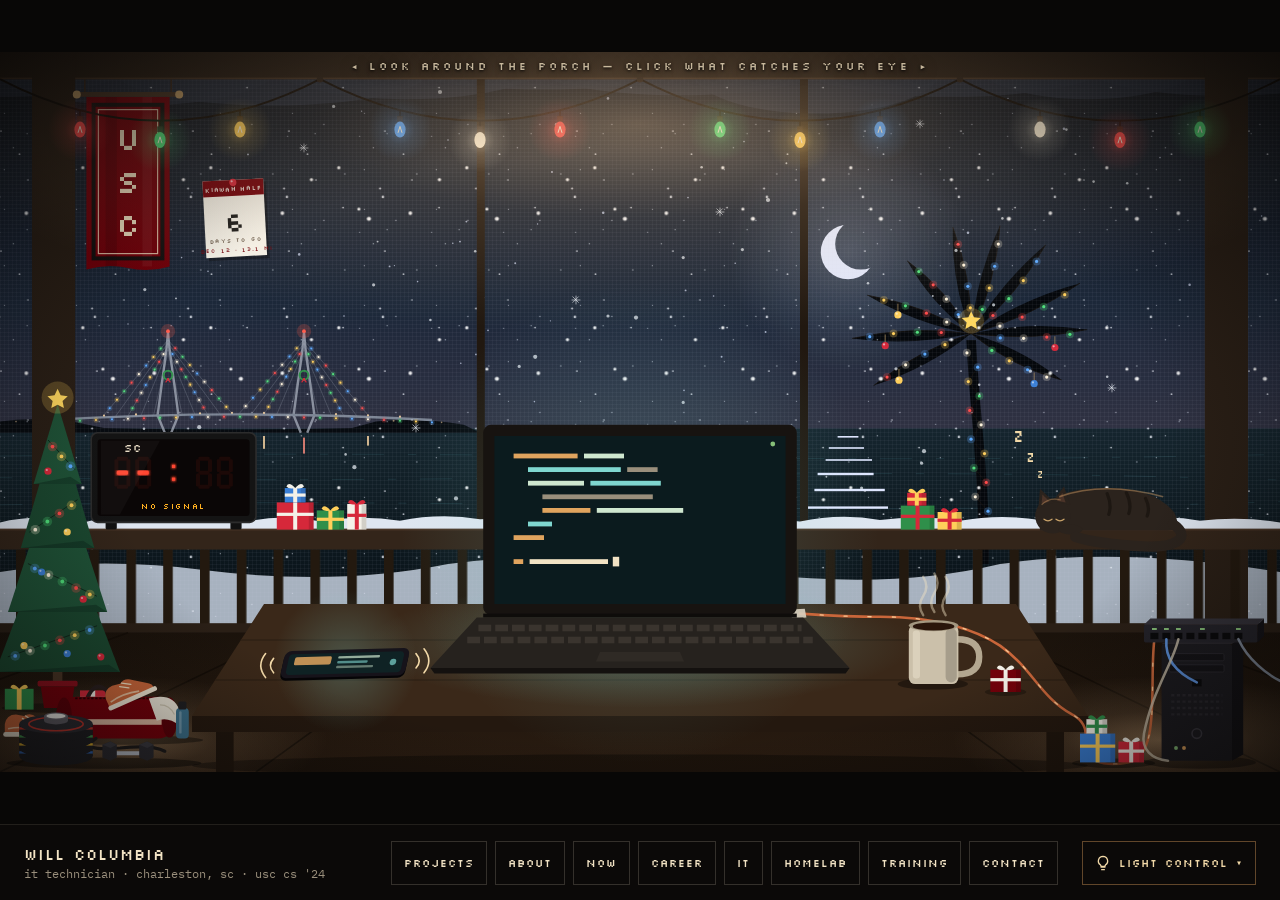
==== commit a90a9935: "Add sunset on the moon, a fuller Christmas scene, and drop rain mode - Clicking the moon sets it int" ====
--- a/index.html
+++ b/index.html
@@ -15,8 +15,8 @@
 <link href="https://fonts.googleapis.com/css2?family=Silkscreen:wght@400;700&family=IBM+Plex+Mono:ital,wght@0,400;0,500;1,400&display=swap" rel="stylesheet">
 <!-- Google tag (gtag.js) -->
 <script async src="https://www.googletagmanager.com/gtag/js?id=G-KF12NL5LZW"></script>
-<script src="js/analytics.js?v=25"></script>
-<link rel="stylesheet" href="css/style.css?v=25">
+<script src="js/analytics.js?v=48"></script>
+<link rel="stylesheet" href="css/style.css?v=48">
 </head>
 <body>
 <div class="page">
@@ -24,7 +24,7 @@
 <div class="scene">
 <!-- the porch artwork lives in scene/porch.svg; js/main.js drops it in here -->
 
-<button class="hs" type="button" data-open="projects" aria-label="Open the laptop: projects" style="left:33.6%;top:51.8%;width:32.8%;height:34.6%"><span class="hs-label below">Projects</span></button>
+<button class="hs" id="hs-laptop" type="button" data-open="projects" aria-label="Open the laptop: projects" style="left:33.6%;top:51.8%;width:32.8%;height:34.6%"><span class="hs-label below">Projects</span></button>
 <button class="hs" type="button" data-open="contact" aria-label="Pick up the phone: contact" style="left:21.2%;top:81.7%;width:11.7%;height:6.7%"><span class="hs-label below">Contact</span></button>
 <a class="hs" href="https://github.com/willcolumbia" target="_blank" rel="noopener" aria-label="Sleeping cat: open my GitHub" style="left:80.6%;top:59.5%;width:12.3%;height:9.6%"><span class="hs-label below">GitHub ↗</span></a>
 <button class="hs" type="button" data-open="about" aria-label="Look at the USC flag: about me" style="left:5.8%;top:5.2%;width:8.4%;height:25.8%"><span class="hs-label below">About me</span></button>
@@ -32,7 +32,7 @@
 <button class="hs" type="button" data-open="it" aria-label="Check the network switch: IT experience" style="left:89.1%;top:78.2%;width:9.8%;height:4.2%"><span class="hs-label above-right">IT experience</span></button>
 <button class="hs" type="button" data-open="homelab" aria-label="Check the home server: homelab" style="left:90.5%;top:82.4%;width:6.9%;height:16.4%"><span class="hs-label left">Homelab</span></button>
 <button class="hs" type="button" data-open="now" aria-label="Grab the coffee: what I'm working on now" style="left:70.6%;top:72.5%;width:6.5%;height:15.6%"><span class="hs-label below">Now</span></button>
-<button class="hs" type="button" id="weather" aria-pressed="false" aria-label="Look at the moon: make it rain" style="left:62.5%;top:20.5%;width:7.5%;height:14%"><span class="hs-label below">Make it rain</span></button>
+<button class="hs" type="button" id="weather" aria-pressed="false" aria-label="Look at the moon: switch to sunset" style="left:62.5%;top:20.5%;width:7.5%;height:14%"><span class="hs-label below">Watch the sunset</span></button>
 <button class="hs" type="button" data-open="training" aria-label="Race countdown calendar: training" style="left:15.7%;top:17.3%;width:5.2%;height:11.4%"><span class="hs-label below">Race countdown</span></button>
 <button class="hs" type="button" id="bottle-btn" hidden aria-label="Message in a bottle: open the note" style="left:0;top:61.2%;width:2.8%;height:5.2%"><span class="hs-label above-left">Message in a bottle</span></button>
 <a class="hs" id="score-link" href="https://www.espn.com/college-football/team/_/id/2579/south-carolina-gamecocks" target="_blank" rel="noopener" aria-label="Gamecocks scoreboard: open on ESPN" style="left:7%;top:52.7%;width:13.1%;height:13.6%"><span class="hs-label above-left">Gamecocks score ↗</span></a>
@@ -328,6 +328,6 @@
 </footer>
 </div>
 
-<script src="js/main.js?v=25"></script>
+<script src="js/main.js?v=48"></script>
 </body>
 </html>
--- a/css/style.css
+++ b/css/style.css
@@ -175,19 +175,59 @@
 .meteor-once{opacity:0;animation:meteorOnce 1s linear forwards}
 @keyframes meteorOnce{0%{opacity:0;transform:translate(0,0)}10%{opacity:1}100%{opacity:0;transform:translate(-220px,110px)}}
 .hs[hidden]{display:none}
+#laptop-logo{opacity:0;transition:opacity .35s ease}
+/* game day (ESPN schedule, or ?gameday to preview) */
+.gd{display:none}
+body.gameday .gd{display:inline}
+body.gameday .laptop,body.gameday .garland{display:none}
+/* the Projects hotspot hugs the TV instead of the laptop */
+body.gameday #hs-laptop{left:31.9%!important;top:39%!important;width:36.2%!important;height:40.1%!important}
+.gd-pulse{animation:gdpulse 2.4s ease-in-out infinite}
+@keyframes gdpulse{0%,100%{opacity:.6}50%{opacity:1}}
+#tv-logo{opacity:0;transition:opacity .35s ease}
+body.cheering #tv-logo{opacity:1}
+body.cheering #laptop-logo{opacity:1}
+/* the turkey pops up over the laptop (or TV) with a rally towel while the Gamecocks secret runs; the roaming one steps aside */
+#rally-slide{transform:translate(0px,200px);visibility:hidden;transition:transform .45s ease-in,visibility 0s linear .45s}
+body.cheering #rally-slide{transform:translate(0px,0px);visibility:visible;transition:transform .6s cubic-bezier(.2,.9,.3,1.25)}
+body.cheering #turkey-slide,body.cheering #turkey-gobble{visibility:hidden!important}
 .runs-list{display:flex;flex-direction:column;gap:10px}
 .kv[hidden]{display:none}
 
-/* rain mode: click the moon, or it turns on when it's raining in Charleston */
-.rain{opacity:0;visibility:hidden;transition:opacity 1.2s ease,visibility 0s linear 1.2s}
-body.raining .rain{opacity:1;visibility:visible;transition:opacity 1.2s ease}
-body.raining .firefly,body.raining .meteor,body.raining .shimmer{visibility:hidden}
-.lightning{opacity:0;animation:lightning 17s linear infinite}
-.ripple{opacity:0;transform-box:fill-box;transform-origin:center;animation:ripple 1.8s ease-out infinite}
-.drip{opacity:0;animation:drip 6s ease-in infinite}
-@keyframes lightning{0%,90%{opacity:0}90.6%{opacity:.32}91.2%{opacity:0}92%{opacity:.5}93.5%,100%{opacity:0}}
-@keyframes ripple{0%{opacity:.7;transform:scale(.2)}100%{opacity:0;transform:scale(1)}}
-@keyframes drip{0%{opacity:0;transform:translateY(0)}10%{opacity:1}85%{opacity:.8}100%{opacity:0;transform:translateY(150px)}}
+/* sunset (click the moon; ?sunset starts there): warm sky and water, the sun in place of the moon, softer vignette */
+.dusk{opacity:0;visibility:hidden;transition:opacity 2.6s ease .5s,visibility 0s linear 3.1s}
+body.sunset .dusk{opacity:1;visibility:visible;transition:opacity 2.6s ease .5s,visibility 0s}
+.stars,.moonshine,.vig{transition:opacity 2.4s ease .4s}
+body.sunset .stars,body.sunset .moonshine{opacity:0}
+body.sunset .meteor,body.sunset .firefly{display:none}
+body.sunset .vig{opacity:.45}
+/* the click box follows the sun only once it has arrived, and steps aside while the sky is changing */
+body.sun-up #weather{top:43.5%!important;height:9.5%!important}
+body.sky-moving #weather{visibility:hidden}
+
+/* northern lights: at Christmas, clicking the moon brings them out for a while */
+#aurora{opacity:0;visibility:hidden;mix-blend-mode:screen;transition:opacity 2s ease,visibility 0s linear 2s}
+body.aurora #aurora{opacity:1;visibility:visible;transition:opacity 2s ease}
+.aur{transform-box:fill-box;transform-origin:50% 100%;animation:aur 7s ease-in-out infinite alternate}
+.aur2{animation-duration:9s;animation-delay:-3s}
+.aur3{animation-duration:11s;animation-delay:-6s}
+@keyframes aur{0%{transform:translateX(-40px) scaleY(.85) skewX(-6deg);opacity:.55}50%{opacity:1}100%{transform:translateX(40px) scaleY(1.15) skewX(6deg);opacity:.7}}
+
+/* snow mode: at Christmas it always snows */
+.snow{opacity:0;visibility:hidden;transition:opacity 1.2s ease,visibility 0s linear 1.2s}
+body.snowing .snow{opacity:1;visibility:visible;transition:opacity 1.2s ease}
+body.snowing .firefly,body.snowing .meteor{visibility:hidden}
+/* at Christmas the porch lights are Christmas lights, so the color choices step aside */
+body.xmas-on .lm-head,body.xmas-on .swatches{display:none}
+/* the pop-up character: the turkey in November, an elf at Christmas (he gives the hints and does the rally towel) */
+.popup{display:none}
+body.autumn-on .popup,body.xmas-on .popup{display:inline}
+#elf-body,#elf-rally{display:none}
+body.xmas-on #elf-body,body.xmas-on #elf-rally{display:inline}
+body.xmas-on #tk-body,body.xmas-on .tk-use{display:none}
+.elf-arm{display:none}
+body.xmas-on .elf-arm{display:inline}
+body.xmas-on .tk-arm{display:none}
 
 @media (prefers-reduced-motion:reduce){*{animation:none!important;transition:none!important}}
 @media (max-width:760px){
